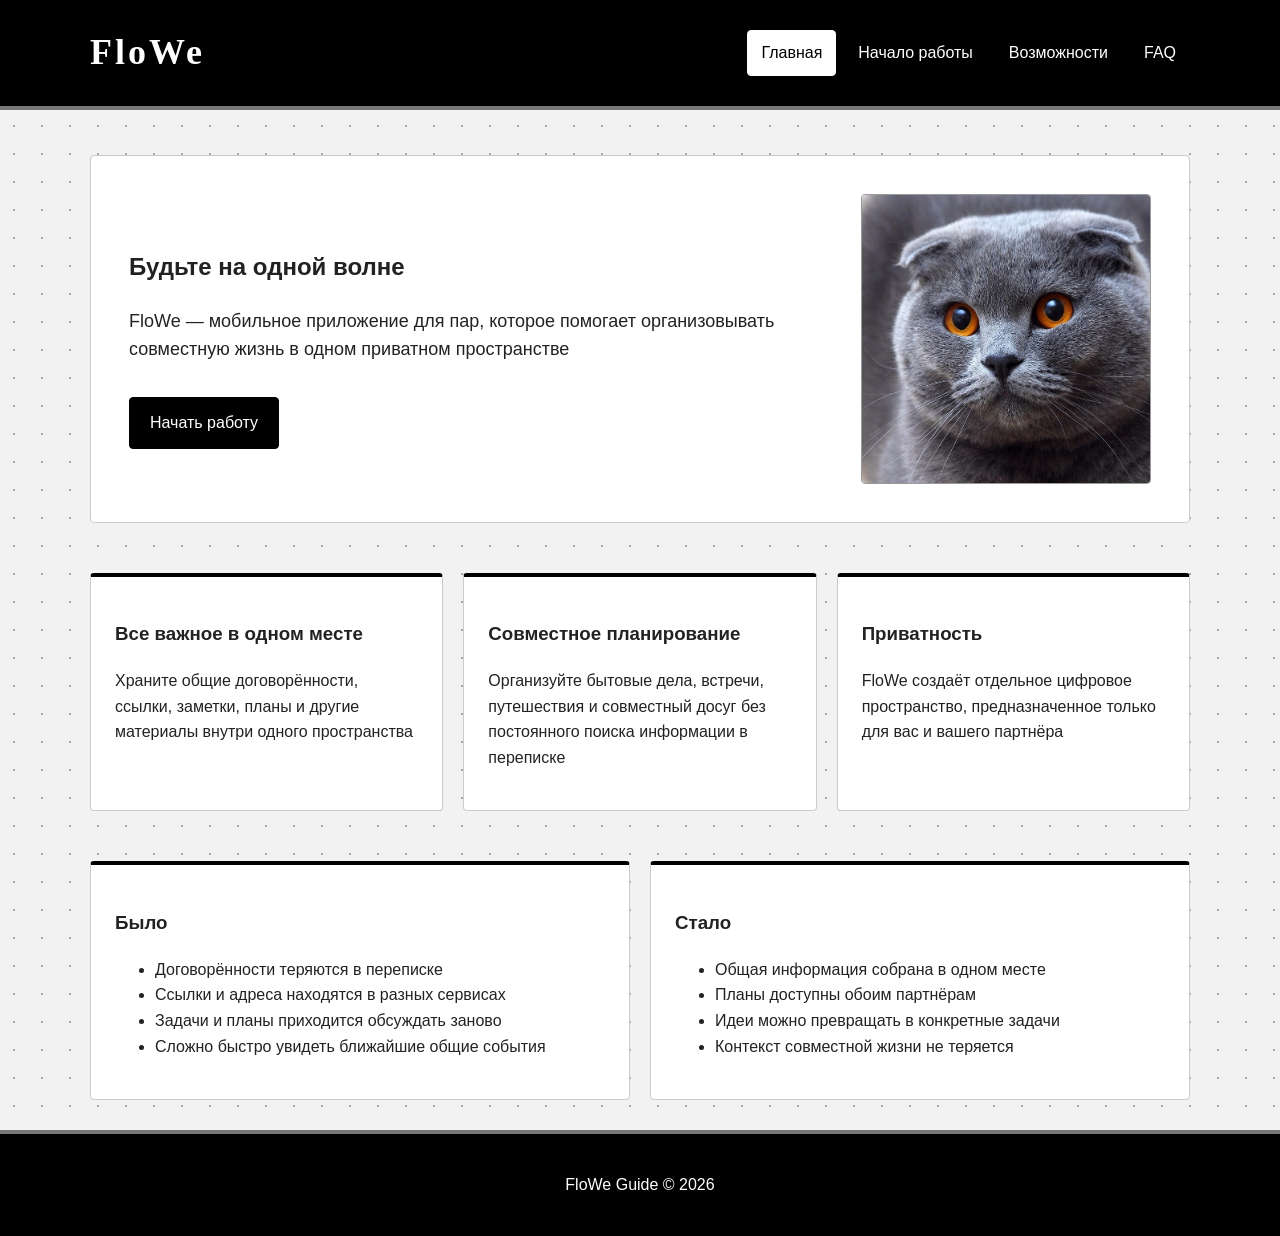
==== lab4/index.html @ 27ca5a89 "feat(lab4): скопировать шаблон проекта" ====
<!DOCTYPE html>
<html lang="ru">
<head>
    <meta charset="UTF-8">
    <title>FloWe Guide — руководство пользователя</title>
    <link rel="stylesheet" href="style.css">
</head>
<body>
<header class="site-header">
    <div class="container header-content">
        <p class="logo">FloWe</p>

        <nav class="navigation">
            <a class="active" href="index.html">Главная</a>
            <a href="getting-started.html">Начало работы</a>
            <a href="features.html">Возможности</a>
            <a href="faq.html">FAQ</a>
        </nav>
    </div>
</header>

<main class="container site-main">
    <section class="hero">
        <div class="hero-content">
            <h1>Будьте на одной волне</h1>

            <p>
                FloWe — мобильное приложение для пар, которое помогает
                организовывать совместную жизнь в одном приватном пространстве
            </p>

            <a class="button" href="getting-started.html">
                Начать работу
            </a>
        </div>

        <img
                src="images/test.png"
                alt="Экран мобильного приложения FloWe"
        >
    </section>

    <section>
        <div class="cards">
            <article class="card">
                <h3>Все важное в одном месте</h3>

                <p>
                    Храните общие договорённости, ссылки, заметки,
                    планы и другие материалы внутри одного пространства
                </p>
            </article>

            <article class="card">
                <h3>Совместное планирование</h3>

                <p>
                    Организуйте бытовые дела, встречи, путешествия
                    и совместный досуг без постоянного поиска информации
                    в переписке
                </p>
            </article>

            <article class="card">
                <h3>Приватность</h3>

                <p>
                    FloWe создаёт отдельное цифровое пространство,
                    предназначенное только для вас и вашего партнёра
                </p>
            </article>
        </div>
    </section>

    <section>
        <div class="problems">
            <article class="problem">
                <h3>Было</h3>

                <ul>
                    <li>Договорённости теряются в переписке</li>
                    <li>Ссылки и адреса находятся в разных сервисах</li>
                    <li>Задачи и планы приходится обсуждать заново</li>
                    <li>Сложно быстро увидеть ближайшие общие события</li>
                </ul>
            </article>

            <article class="problem">
                <h3>Стало</h3>

                <ul>
                    <li>Общая информация собрана в одном месте</li>
                    <li>Планы доступны обоим партнёрам</li>
                    <li>Идеи можно превращать в конкретные задачи</li>
                    <li>Контекст совместной жизни не теряется</li>
                </ul>
            </article>
        </div>
    </section>
</main>
<footer class="site-footer">
    <div class="container">
        <p>FloWe Guide &copy; 2026</p>
    </div>
</footer>
</body>
</html>
---- lab4/style.css ----
* {
    box-sizing: border-box;
}

body {
    margin: 0;
    min-height: 100vh;
    display: flex;
    flex-direction: column;
    color: #222222;
    background-color: #f2f2f2;
    background-image: radial-gradient(#aaaaaa 1px, transparent 1px);
    background-size: 28px 28px;
    font-family: Arial, sans-serif;
    line-height: 1.6;
}

.container {
    width: 90%;
    max-width: 1100px;
    margin: 0 auto;
}

.site-main {
    flex: 1;
}

.site-header {
    color: #ffffff;
    background-color: #000000;
    border-bottom: 4px solid #777777;
}

.header-content {
    display: flex;
    align-items: center;
    justify-content: space-between;
    gap: 30px;
    padding: 24px 0;
}

.logo {
    margin: 0;
    color: #ffffff;
    font-family: Georgia, "Times New Roman", serif;
    font-size: 36px;
    font-weight: bold;
    letter-spacing: 3px;
}

.navigation {
    display: flex;
    flex-wrap: wrap;
    justify-content: flex-end;
    gap: 8px;
}

.navigation a {
    padding: 9px 13px;
    color: #ffffff;
    text-decoration: none;
    border: 1px solid transparent;
    border-radius: 4px;
}

.navigation a:hover,
.navigation a.active {
    color: #000000;
    background-color: #ffffff;
    border-color: #ffffff;
}

.hero {
    display: flex;
    align-items: center;
    gap: 45px;
    margin: 45px 0 45px 0;
    padding: 38px;
    background-color: #ffffff;
    border: 1px solid #cccccc;
    border-radius: 4px;
}

.hero p {
    font-size: 18px;
}

.hero img {
    max-height: 290px;
    border: 1px solid #999999;
    border-radius: 4px;
}

.button {
    display: inline-block;
    margin-top: 15px;
    padding: 12px 20px;
    color: #ffffff;
    background-color: #000000;
    border: 1px solid #000000;
    border-radius: 4px;
    text-decoration: none;
}

.button:hover {
    color: #000000;
    background-color: #ffffff;
}

.problems,
.cards {
    display: flex;
    gap: 20px;
    margin-top: 50px;
}

.card,
.problem {
    flex: 1;
    padding: 24px;
    background-color: #ffffff;
    border: 1px solid #cccccc;
    border-top: 4px solid #000000;
    border-radius: 4px;
}

.contact-box,
.content-box {
    margin: 30px 0;
    padding: 25px;
    background-color: #e8e8e8;
    border-left: 5px solid #000000;
    border-radius: 4px;
}

.steps {
    margin-top: 30px;
}

.step {
    display: flex;
    align-items: flex-start;
    gap: 20px;
    margin-bottom: 18px;
    padding: 18px;
    background-color: #ffffff;
    border: 1px solid #cccccc;
    border-radius: 4px;
}

.step-number {
    display: flex;
    align-items: center;
    justify-content: center;
    min-width: 38px;
    height: 38px;
    color: #ffffff;
    background-color: #000000;
    border-radius: 50%;
    font-weight: bold;
}

.step h2 {
    margin-top: 0;
    color: #111111;
    font-size: 21px;
}

.step p {
    margin-bottom: 0;
}

.faq-list {
    display: grid;
    grid-template-columns: repeat(2, 1fr);
    gap: 20px;
    margin-top: 30px;
}

.faq-item {
    padding: 22px;
    background-color: #ffffff;
    border: 1px solid #cccccc;
    border-radius: 4px;
}

.faq-item h2 {
    margin-top: 0;
    color: #111111;
    font-size: 20px;
}

.contact-box a {
    color: #000000;
    font-weight: bold;
    text-decoration: underline;
}

/* Таблица */

.features-table {
    width: 100%;
    margin-top: 30px;
    border-collapse: collapse;
    background-color: #ffffff;
}

.features-table th,
.features-table td {
    padding: 14px;
    border: 1px solid #000000;
}

.features-table th {
    color: #ffffff;
    background-color: #000000;
    text-align: center;
}

.features-table tr:nth-child(even) {
    background-color: #eeeeee;
}

.features-table td:first-child {
    font-weight: bold;
}

.features-table td:nth-child(3) {
    text-align: center;
}

.features-table td:nth-child(4) {
    text-align: right;
}

.site-footer {
    margin-top: 30px;
    padding: 22px 0;
    color: #ffffff;
    text-align: center;
    background-color: #000000;
    border-top: 4px solid #777777;
}
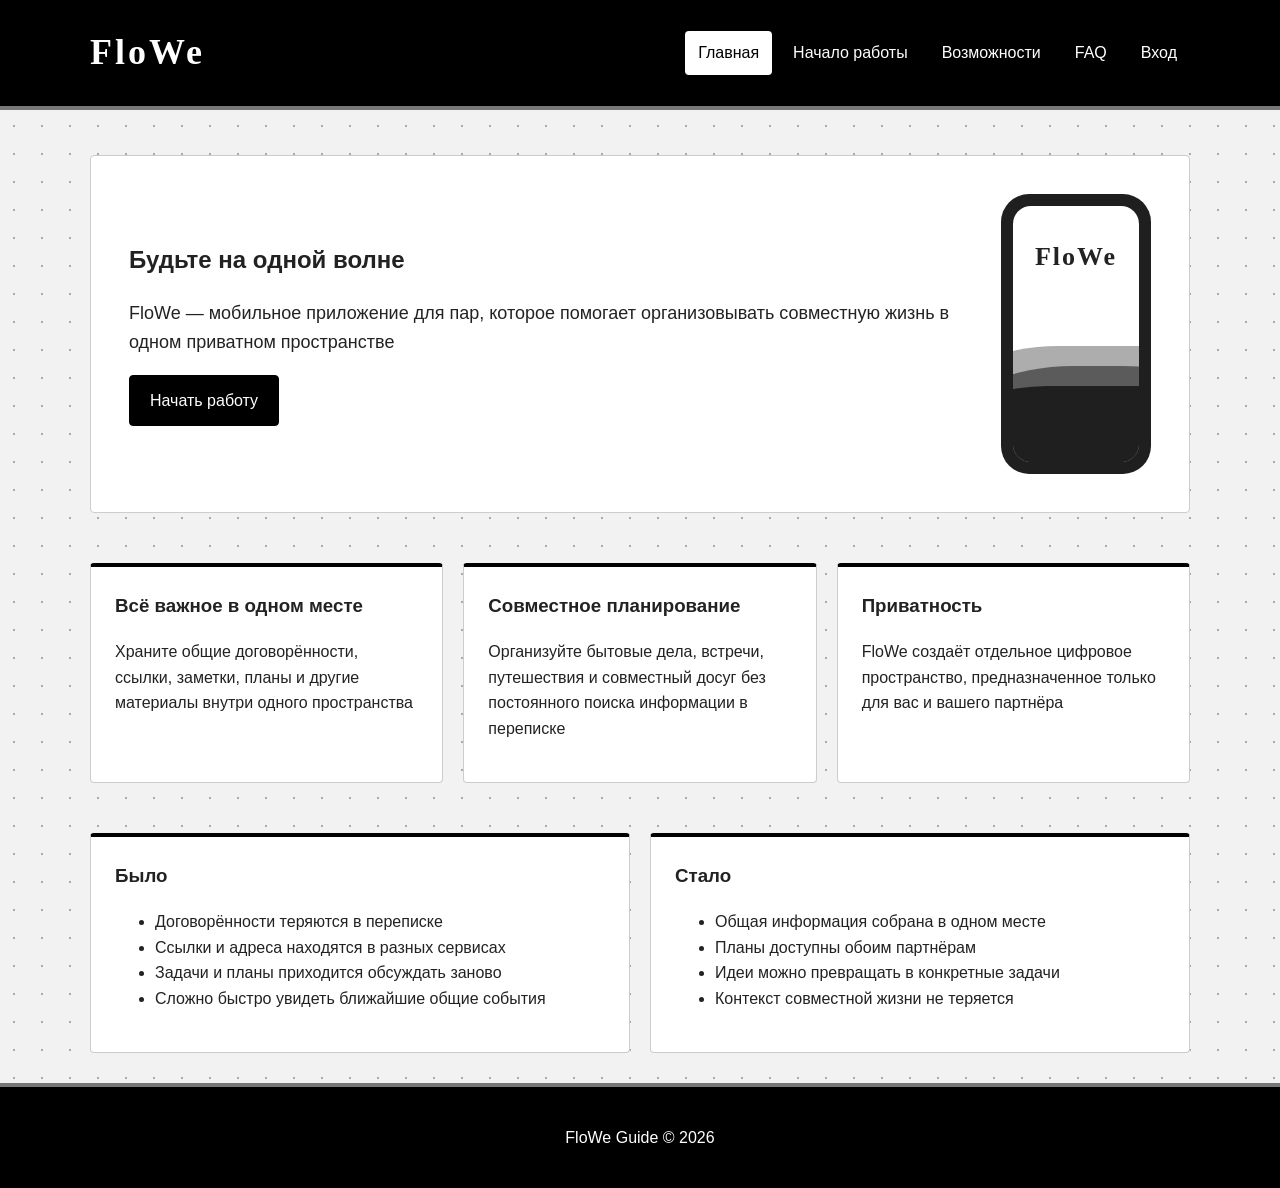
==== commit 6203970e: "feat(lab4): переход на БЭМ" ====
--- a/lab4/index.html
+++ b/lab4/index.html
@@ -3,104 +3,99 @@
 <head>
     <meta charset="UTF-8">
     <title>FloWe Guide — руководство пользователя</title>
-    <link rel="stylesheet" href="style.css">
+    <link rel="stylesheet" href="css/style.css">
 </head>
-<body>
-<header class="site-header">
-    <div class="container header-content">
-        <p class="logo">FloWe</p>
+<body class="page">
+<header class="header">
+    <div class="header__inner">
+        <a class="logo" href="index.html">FloWe</a>
 
-        <nav class="navigation">
-            <a class="active" href="index.html">Главная</a>
-            <a href="getting-started.html">Начало работы</a>
-            <a href="features.html">Возможности</a>
-            <a href="faq.html">FAQ</a>
+        <nav class="nav">
+            <a class="nav__link nav__link_active" href="index.html">Главная</a>
+            <a class="nav__link" href="getting-started.html">Начало работы</a>
+            <a class="nav__link" href="features.html">Возможности</a>
+            <a class="nav__link" href="faq.html">FAQ</a>
+            <a class="nav__link" href="login.html">Вход</a>
         </nav>
     </div>
 </header>
 
-<main class="container site-main">
+<main class="page__main">
     <section class="hero">
-        <div class="hero-content">
-            <h1>Будьте на одной волне</h1>
+        <div class="hero__content">
+            <h1 class="hero__title">Будьте на одной волне</h1>
 
-            <p>
+            <p class="hero__text">
                 FloWe — мобильное приложение для пар, которое помогает
                 организовывать совместную жизнь в одном приватном пространстве
             </p>
 
-            <a class="button" href="getting-started.html">
-                Начать работу
-            </a>
+            <a class="button" href="getting-started.html">Начать работу</a>
         </div>
 
-        <img
-                src="images/test.png"
-                alt="Экран мобильного приложения FloWe"
-        >
-    </section>
-
-    <section>
-        <div class="cards">
-            <article class="card">
-                <h3>Все важное в одном месте</h3>
-
-                <p>
-                    Храните общие договорённости, ссылки, заметки,
-                    планы и другие материалы внутри одного пространства
-                </p>
-            </article>
-
-            <article class="card">
-                <h3>Совместное планирование</h3>
-
-                <p>
-                    Организуйте бытовые дела, встречи, путешествия
-                    и совместный досуг без постоянного поиска информации
-                    в переписке
-                </p>
-            </article>
-
-            <article class="card">
-                <h3>Приватность</h3>
-
-                <p>
-                    FloWe создаёт отдельное цифровое пространство,
-                    предназначенное только для вас и вашего партнёра
-                </p>
-            </article>
+        <div class="phone">
+            <div class="phone__screen">
+                <p class="phone__brand">FloWe</p>
+                <span class="phone__wave phone__wave_layer_1"></span>
+                <span class="phone__wave phone__wave_layer_2"></span>
+                <span class="phone__wave phone__wave_layer_3"></span>
+            </div>
         </div>
     </section>
 
-    <section>
-        <div class="problems">
-            <article class="problem">
-                <h3>Было</h3>
+    <section class="cards">
+        <article class="card">
+            <h3 class="card__title">Всё важное в одном месте</h3>
+            <p class="card__text">
+                Храните общие договорённости, ссылки, заметки,
+                планы и другие материалы внутри одного пространства
+            </p>
+        </article>
 
-                <ul>
-                    <li>Договорённости теряются в переписке</li>
-                    <li>Ссылки и адреса находятся в разных сервисах</li>
-                    <li>Задачи и планы приходится обсуждать заново</li>
-                    <li>Сложно быстро увидеть ближайшие общие события</li>
-                </ul>
-            </article>
+        <article class="card">
+            <h3 class="card__title">Совместное планирование</h3>
+            <p class="card__text">
+                Организуйте бытовые дела, встречи, путешествия
+                и совместный досуг без постоянного поиска информации
+                в переписке
+            </p>
+        </article>
 
-            <article class="problem">
-                <h3>Стало</h3>
+        <article class="card">
+            <h3 class="card__title">Приватность</h3>
+            <p class="card__text">
+                FloWe создаёт отдельное цифровое пространство,
+                предназначенное только для вас и вашего партнёра
+            </p>
+        </article>
+    </section>
 
-                <ul>
-                    <li>Общая информация собрана в одном месте</li>
-                    <li>Планы доступны обоим партнёрам</li>
-                    <li>Идеи можно превращать в конкретные задачи</li>
-                    <li>Контекст совместной жизни не теряется</li>
-                </ul>
-            </article>
-        </div>
+    <section class="compare">
+        <article class="compare__item">
+            <h3 class="compare__title">Было</h3>
+            <ul class="compare__list">
+                <li>Договорённости теряются в переписке</li>
+                <li>Ссылки и адреса находятся в разных сервисах</li>
+                <li>Задачи и планы приходится обсуждать заново</li>
+                <li>Сложно быстро увидеть ближайшие общие события</li>
+            </ul>
+        </article>
+
+        <article class="compare__item">
+            <h3 class="compare__title">Стало</h3>
+            <ul class="compare__list">
+                <li>Общая информация собрана в одном месте</li>
+                <li>Планы доступны обоим партнёрам</li>
+                <li>Идеи можно превращать в конкретные задачи</li>
+                <li>Контекст совместной жизни не теряется</li>
+            </ul>
+        </article>
     </section>
 </main>
-<footer class="site-footer">
-    <div class="container">
-        <p>FloWe Guide &copy; 2026</p>
+
+<footer class="footer">
+    <div class="footer__inner">
+        <p class="footer__text">FloWe Guide &copy; 2026</p>
     </div>
 </footer>
 </body>
--- a/lab4/css/style.css
+++ b/lab4/css/style.css
@@ -0,0 +1,386 @@
+/* Все цвета задаются через переменные */
+:root {
+    --color-black: #000000;
+    --color-text: #222222;
+    --color-gray: #777777;
+    --color-border: #cccccc;
+    --color-light: #e8e8e8;
+    --color-stripe: #eeeeee;
+    --color-bg: #f2f2f2;
+    --color-dots: #aaaaaa;
+    --color-white: #ffffff;
+    --color-wave-1: #1f1f1f;
+    --color-wave-2: #3a3a3a;
+    --color-wave-3: #5c5c5c;
+    --color-transparent: transparent;
+}
+
+* {
+    box-sizing: border-box;
+}
+
+/* Блок page */
+
+.page {
+    margin: 0;
+    min-height: 100vh;
+    display: flex;
+    flex-direction: column;
+    color: var(--color-text);
+    background-color: var(--color-bg);
+    background-image: radial-gradient(var(--color-dots) 1px, var(--color-transparent) 1px);
+    background-size: 28px 28px;
+    font-family: Arial, sans-serif;
+    line-height: 1.6;
+}
+
+.page__main {
+    flex: 1;
+    width: 90%;
+    max-width: 1100px;
+    margin: 0 auto;
+}
+
+/* Блок header */
+
+.header {
+    color: var(--color-white);
+    background-color: var(--color-black);
+    border-bottom: 4px solid var(--color-gray);
+}
+
+.header__inner {
+    display: flex;
+    align-items: center;
+    justify-content: space-between;
+    width: 90%;
+    max-width: 1100px;
+    margin: 0 auto;
+    padding: 24px 0;
+}
+
+/* Блок logo */
+
+.logo {
+    color: var(--color-white);
+    font-family: Georgia, "Times New Roman", serif;
+    font-size: 36px;
+    font-weight: bold;
+    letter-spacing: 3px;
+    text-decoration: none;
+}
+
+/* Блок nav */
+
+.nav {
+    display: flex;
+    gap: 8px;
+}
+
+.nav__link {
+    padding: 9px 13px;
+    color: var(--color-white);
+    text-decoration: none;
+    border-radius: 4px;
+}
+
+.nav__link:hover,
+.nav__link_active {
+    color: var(--color-black);
+    background-color: var(--color-white);
+}
+
+/* Блок button */
+
+.button {
+    display: inline-block;
+    padding: 12px 20px;
+    color: var(--color-white);
+    background-color: var(--color-black);
+    border: 1px solid var(--color-black);
+    border-radius: 4px;
+    font: inherit;
+    text-decoration: none;
+    cursor: pointer;
+}
+
+.button:hover {
+    color: var(--color-black);
+    background-color: var(--color-white);
+}
+
+/* Блок hero (Flexbox) */
+
+.hero {
+    display: flex;
+    align-items: center;
+    justify-content: space-between;
+    gap: 45px;
+    margin: 45px 0;
+    padding: 38px;
+    background-color: var(--color-white);
+    border: 1px solid var(--color-border);
+    border-radius: 4px;
+}
+
+.hero__title {
+    margin-top: 0;
+}
+
+.hero__text {
+    font-size: 18px;
+}
+
+/* Блок phone с CSS-анимацией волн */
+
+.phone {
+    width: 190px;
+    height: 280px;
+    padding: 12px;
+    background-color: var(--color-wave-1);
+    border-radius: 28px;
+}
+
+.phone__screen {
+    position: relative;
+    height: 100%;
+    overflow: hidden;
+    background-color: var(--color-white);
+    border-radius: 18px;
+}
+
+.phone__brand {
+    position: relative;
+    z-index: 1;
+    margin: 30px 0 0;
+    font-family: Georgia, "Times New Roman", serif;
+    font-size: 26px;
+    font-weight: bold;
+    letter-spacing: 2px;
+    text-align: center;
+}
+
+.phone__wave {
+    position: absolute;
+    left: -165px;
+    width: 500px;
+    height: 500px;
+    border-radius: 42%;
+    animation: wave 10s linear infinite;
+}
+
+.phone__wave_layer_1 {
+    top: 140px;
+    background-color: var(--color-wave-3);
+    opacity: 0.5;
+    animation-duration: 12s;
+}
+
+.phone__wave_layer_2 {
+    top: 160px;
+    background-color: var(--color-wave-2);
+    opacity: 0.7;
+    border-radius: 45%;
+    animation-duration: 8s;
+    animation-direction: reverse;
+}
+
+.phone__wave_layer_3 {
+    top: 180px;
+    background-color: var(--color-wave-1);
+    border-radius: 40%;
+}
+
+@keyframes wave {
+    from {
+        transform: rotate(0deg);
+    }
+
+    to {
+        transform: rotate(360deg);
+    }
+}
+
+/* Блоки cards и compare (Flexbox) */
+
+.cards,
+.compare {
+    display: flex;
+    gap: 20px;
+    margin-top: 50px;
+}
+
+.card,
+.compare__item {
+    flex: 1;
+    padding: 24px;
+    background-color: var(--color-white);
+    border: 1px solid var(--color-border);
+    border-top: 4px solid var(--color-black);
+    border-radius: 4px;
+}
+
+.card__title,
+.compare__title {
+    margin-top: 0;
+}
+
+/* Блок steps */
+
+.steps {
+    margin-top: 30px;
+}
+
+.step {
+    display: flex;
+    align-items: flex-start;
+    gap: 20px;
+    margin-bottom: 18px;
+    padding: 18px;
+    background-color: var(--color-white);
+    border: 1px solid var(--color-border);
+    border-radius: 4px;
+}
+
+.step__number {
+    display: flex;
+    align-items: center;
+    justify-content: center;
+    min-width: 38px;
+    height: 38px;
+    color: var(--color-white);
+    background-color: var(--color-black);
+    border-radius: 50%;
+    font-weight: bold;
+}
+
+.step__title {
+    margin-top: 0;
+    font-size: 21px;
+}
+
+.step__text {
+    margin-bottom: 0;
+}
+
+/* Блок faq (Grid) */
+
+.faq {
+    display: grid;
+    grid-template-columns: repeat(2, 1fr);
+    gap: 20px;
+    margin-top: 30px;
+}
+
+.faq__item {
+    padding: 22px;
+    background-color: var(--color-white);
+    border: 1px solid var(--color-border);
+    border-radius: 4px;
+}
+
+.faq__question {
+    margin-top: 0;
+    font-size: 20px;
+}
+
+/* Блок note */
+
+.note {
+    margin: 30px 0;
+    padding: 25px;
+    background-color: var(--color-light);
+    border-left: 5px solid var(--color-black);
+    border-radius: 4px;
+}
+
+.note__link {
+    color: var(--color-black);
+    font-weight: bold;
+}
+
+/* Блок table */
+
+.table {
+    width: 100%;
+    margin-top: 30px;
+    border-collapse: collapse;
+    background-color: var(--color-white);
+}
+
+.table__cell {
+    padding: 14px;
+    border: 1px solid var(--color-black);
+}
+
+.table__cell_head {
+    color: var(--color-white);
+    background-color: var(--color-black);
+}
+
+.table__row:nth-child(even) {
+    background-color: var(--color-stripe);
+}
+
+.table__cell_name {
+    font-weight: bold;
+}
+
+.table__cell_center {
+    text-align: center;
+}
+
+.table__cell_right {
+    text-align: right;
+}
+
+/* Блок form */
+
+.form {
+    display: flex;
+    flex-direction: column;
+    gap: 10px;
+    max-width: 420px;
+    margin: 45px auto;
+    padding: 32px;
+    background-color: var(--color-white);
+    border: 1px solid var(--color-border);
+    border-top: 4px solid var(--color-black);
+    border-radius: 4px;
+}
+
+.form__title {
+    margin-top: 0;
+}
+
+.form__label {
+    font-weight: bold;
+}
+
+.form__input {
+    padding: 10px;
+    border: 1px solid var(--color-border);
+    border-radius: 4px;
+    font: inherit;
+}
+
+.form__checkbox {
+    margin: 10px 0;
+}
+
+/* Блок footer */
+
+.footer {
+    margin-top: 30px;
+    padding: 22px 0;
+    color: var(--color-white);
+    text-align: center;
+    background-color: var(--color-black);
+    border-top: 4px solid var(--color-gray);
+}
+
+.footer__inner {
+    width: 90%;
+    max-width: 1100px;
+    margin: 0 auto;
+}
